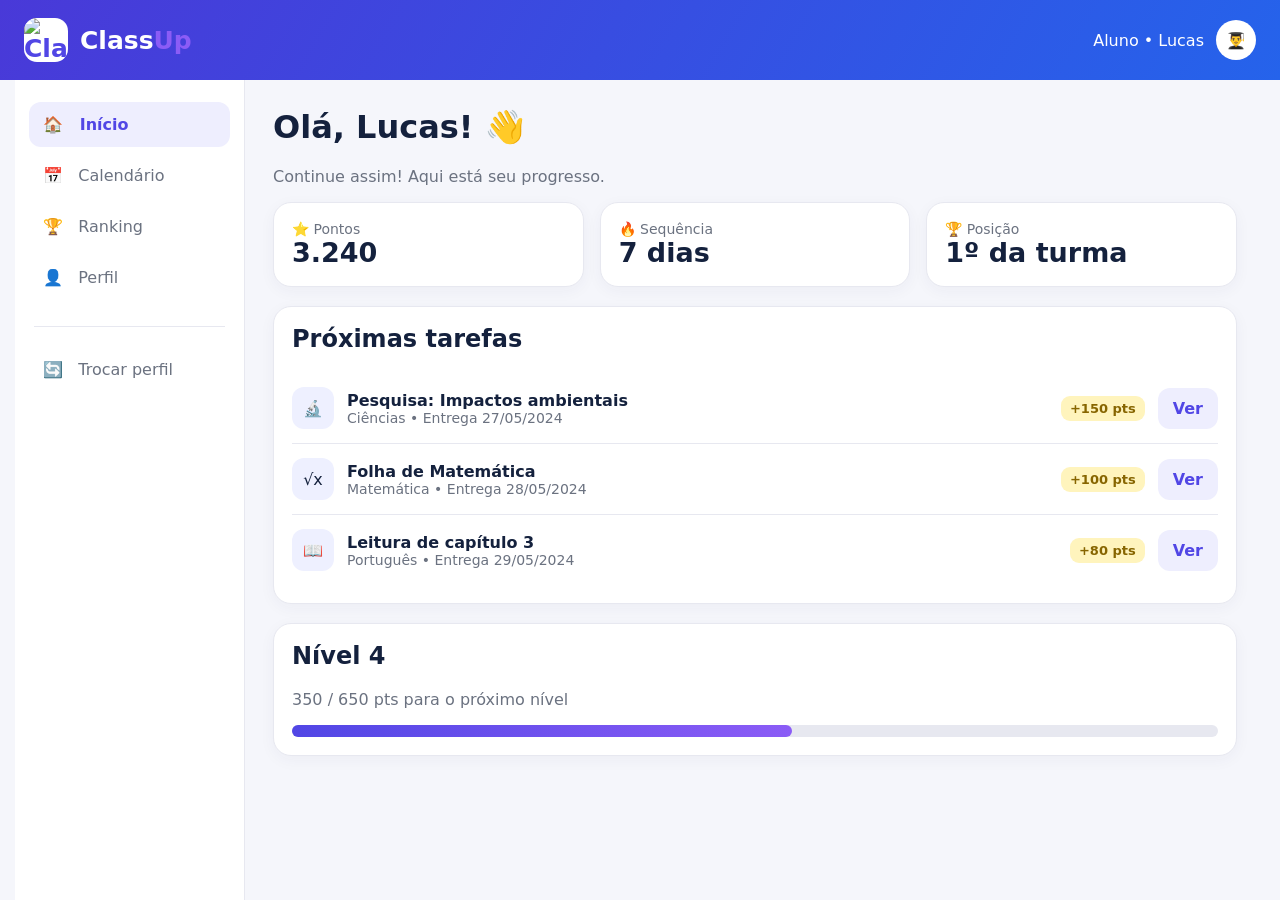
==== index.html @ 8d59fe76 "Add files via upload" ====
<!DOCTYPE html>
<html lang="pt-BR">
<head>
<meta charset="UTF-8">
<meta name="viewport" content="width=device-width, initial-scale=1.0, viewport-fit=cover">
<title>ClassUp — Protótipo</title>
<style>
:root{
  --primary:#5146e5; --primary2:#7c3aed; --blue:#2563eb;
  --bg:#f5f6fb; --card:#fff; --text:#14213d; --muted:#6b7280;
  --green:#22c55e; --yellow:#facc15; --orange:#f97316; --border:#e7e8f0;
}
*{box-sizing:border-box}
body{margin:0;font-family:Inter,system-ui,-apple-system,Segoe UI,sans-serif;background:var(--bg);color:var(--text)}
button,input,textarea,select{font:inherit}
button{cursor:pointer}
.app{min-height:100vh}
.topbar{background:linear-gradient(120deg,#4939d8,#2563eb);color:#fff;padding:18px 24px;display:flex;align-items:center;justify-content:space-between}
.brand{display:flex;gap:12px;align-items:center;font-weight:800;font-size:25px}
.logo{width:44px;height:44px;border-radius:13px;background:#fff;color:var(--primary);display:grid;place-items:center;overflow:hidden}.logo img{width:44px;height:44px;object-fit:contain}
.user{display:flex;gap:12px;align-items:center}.avatar{width:40px;height:40px;border-radius:50%;background:#fff;display:grid;place-items:center}
.shell{display:flex;max-width:1250px;margin:auto;min-height:calc(100vh - 80px)}
.sidebar{width:230px;background:#fff;border-right:1px solid var(--border);padding:22px 14px}
.navbtn{width:100%;border:0;background:transparent;padding:13px 14px;border-radius:12px;text-align:left;color:var(--muted);margin-bottom:6px}
.navbtn.active,.navbtn:hover{background:#eeeefe;color:var(--primary);font-weight:700}
.content{flex:1;padding:28px}
h1,h2,h3{margin-top:0}.sub{color:var(--muted)}
.grid{display:grid;grid-template-columns:repeat(3,1fr);gap:16px}
.card{background:var(--card);border:1px solid var(--border);border-radius:18px;padding:18px;box-shadow:0 4px 16px #26345b0b}
.stat{font-size:27px;font-weight:800}.label{color:var(--muted);font-size:14px}
.task{display:flex;align-items:center;gap:13px;padding:14px 0;border-bottom:1px solid var(--border)}
.task:last-child{border-bottom:0}.taskicon{width:42px;height:42px;border-radius:12px;background:#eef0ff;display:grid;place-items:center}
.taskmain{flex:1}.points{background:#fff4bd;padding:5px 9px;border-radius:9px;font-weight:700;color:#876500;font-size:13px}
.badge{display:inline-block;padding:5px 9px;border-radius:9px;font-size:12px;font-weight:700;background:#eeeefe;color:var(--primary)}
.actions{display:flex;gap:10px;flex-wrap:wrap}
.btn{border:0;border-radius:12px;padding:11px 15px;font-weight:700}
.primary{background:var(--primary);color:#fff}.secondary{background:#eeeefe;color:var(--primary)}
.danger{background:#fee2e2;color:#b91c1c}
.calendar{display:grid;grid-template-columns:repeat(7,1fr);gap:8px}
.day{background:#fff;border:1px solid var(--border);min-height:86px;border-radius:12px;padding:9px}
.day strong{display:block;margin-bottom:8px}.dot{font-size:11px;color:var(--primary);margin-top:4px}
.rankrow{display:flex;align-items:center;gap:12px;padding:13px 0;border-bottom:1px solid var(--border)}
.rank{width:30px;text-align:center;font-weight:800}.rankname{flex:1}.me{background:#f0edff;border-radius:12px;padding:8px}
.form{display:grid;gap:13px}.form label{font-weight:700;font-size:14px}.form input,.form textarea,.form select{width:100%;padding:12px;border:1px solid #d9dbe7;border-radius:11px;background:#fff}.form textarea{min-height:100px;resize:vertical}
.modal{position:fixed;inset:0;background:#11182788;display:none;align-items:center;justify-content:center;padding:20px}.modal.show{display:flex}.modalbox{background:#fff;border-radius:20px;padding:22px;max-width:600px;width:100%;max-height:90vh;overflow:auto}
.teacher-tabs{display:flex;gap:8px;margin-bottom:18px}.tab{border:0;background:#f0f1f7;padding:10px 14px;border-radius:10px}.tab.active{background:#eeeefe;color:var(--primary);font-weight:800}
.check{width:20px;height:20px;accent-color:var(--primary)}
@media(max-width:850px){.sidebar{width:72px}.navbtn{font-size:0;text-align:center}.navbtn::first-letter{font-size:20px}.content{padding:18px}.grid{grid-template-columns:1fr}.topbar{padding:14px 16px}.brand span{display:none}}

@media (max-width: 600px){
  body{font-size:15px}
  .topbar{position:sticky;top:0;z-index:20;padding:10px 14px}
  .brand{font-size:21px}
  .brand .logo,.logo img{width:38px;height:38px}
  .user span{display:none}
  .user .avatar{width:36px;height:36px}
  .shell{display:block;min-height:calc(100vh - 60px)}
  .sidebar{position:fixed;left:0;right:0;bottom:0;z-index:30;width:auto;height:68px;padding:6px 8px;display:flex;align-items:center;justify-content:space-around;border-right:0;border-top:1px solid var(--border);box-shadow:0 -6px 20px #26345b14}
  .sidebar hr{display:none}
  .navbtn{width:auto;flex:1;max-width:100px;margin:0 2px;padding:7px 4px;border-radius:11px;text-align:center;font-size:11px;line-height:1.15}
  .navbtn:first-letter{font-size:18px}
  .content{padding:18px 14px 88px}
  h1{font-size:25px} h2{font-size:19px}
  .grid{grid-template-columns:1fr;gap:11px}
  .card{padding:15px;border-radius:15px}
  .task{align-items:flex-start;flex-wrap:wrap}
  .taskmain{min-width:150px}
  .task .btn{margin-left:55px}
  .calendar{gap:4px}
  .day{min-height:66px;padding:6px;font-size:13px;overflow:hidden}
  .dot{font-size:9px;white-space:nowrap;overflow:hidden;text-overflow:ellipsis}
  .actions .btn{flex:1}
  .modal{padding:10px}
  .modalbox{border-radius:17px;padding:18px;max-height:92vh}
  .teacher-tabs{overflow-x:auto}
  .teacher-tabs .tab{white-space:nowrap}
}

</style>
<link rel="manifest" href="manifest.json"><meta name="theme-color" content="#5146e5">
</head>
<body>
<div id="app"></div>
<div class="modal" id="modal"><div class="modalbox" id="modalbox"></div></div>

<script>
const state = {
  role:"student",
  student:{name:"Lucas",class:"7B",points:3240,streak:7},
  classes:[
    {name:"7A",students:28,tasks:6},{name:"7B",students:30,tasks:5},{name:"8A",students:31,tasks:8},{name:"9A",students:29,tasks:4}
  ],
  selectedClass:"7B",
  tasks:[
    {id:1,title:"Pesquisa: Impactos ambientais",subject:"Ciências",date:"27/05/2024",points:150,status:"pending",icon:"🔬",completedStudents:[]},
    {id:2,title:"Folha de Matemática",subject:"Matemática",date:"28/05/2024",points:100,status:"pending",icon:"√x",completedStudents:[]},
    {id:3,title:"Leitura de capítulo 3",subject:"Português",date:"29/05/2024",points:80,status:"done",icon:"📖",completedStudents:[]}
  ],
  students:[
    {name:"Lucas",points:3240},{name:"Mariana",points:2980},{name:"Gustavo",points:2850},{name:"Ana Clara",points:2610},{name:"Pedro",points:2430}
  ]
};

function header(){
  return `<div class="topbar">
    <div class="brand"><div class="logo"><img src="logo.png" alt="ClassUp" width="44" height="44"></div><span>Class<span style="color:#8b5cf6">Up</span></span></div>
    <div class="user"><span>${state.role==="student"?"Aluno":"Professor"} • ${state.role==="student"?state.student.name:"Xavier"}</span><div class="avatar">${state.role==="student"?"👨‍🎓":"👨‍🏫"}</div></div>
  </div>`;
}
function nav(active){
  const items=state.role==="student"
    ? [["home","🏠","Início"],["calendar","📅","Calendário"],["ranking","🏆","Ranking"],["profile","👤","Perfil"]]
    : [["classes","🏫","Turmas"],["calendar","📅","Calendário"],["ranking","🏆","Ranking"],["tasks","📝","Tarefas"]];
  return `<aside class="sidebar">${items.map(x=>`<button class="navbtn ${active===x[0]?"active":""}" onclick="navigate('${x[0]}')">${x[1]} &nbsp; ${x[2]}</button>`).join("")}
  <hr style="border:0;border-top:1px solid var(--border);margin:20px 5px">
  <button class="navbtn" onclick="switchRole()">🔄 &nbsp; Trocar perfil</button></aside>`;
}
function layout(active,body){document.getElementById("app").innerHTML=header()+`<div class="shell">${nav(active)}<main class="content">${body}</main></div>`}
function navigate(page){
  const map={home:studentHome,calendar:calendarPage,ranking:rankingPage,profile:profilePage,classes:teacherClasses,tasks:teacherTasks};
  map[page]();
}
function switchRole(){state.role=state.role==="student"?"teacher":"student";navigate(state.role==="student"?"home":"classes")}

function studentHome(){
  syncCurrentStudent();
  layout("home",`<h1>Olá, ${state.student.name}! 👋</h1><p class="sub">Continue assim! Aqui está seu progresso.</p>
  <div class="grid">
    <div class="card"><div class="label">⭐ Pontos</div><div class="stat">${state.student.points.toLocaleString("pt-BR")}</div></div>
    <div class="card"><div class="label">🔥 Sequência</div><div class="stat">${state.student.streak} dias</div></div>
    <div class="card"><div class="label">🏆 Posição</div><div class="stat">1º da turma</div></div>
  </div>
  <br><div class="card"><h2>Próximas tarefas</h2>${state.tasks.map(taskCard).join("")}</div>
  <br><div class="card"><h2>Nível 4</h2><p class="sub">350 / 650 pts para o próximo nível</p><div style="height:12px;background:#e7e8f0;border-radius:99px"><div style="height:100%;width:54%;background:linear-gradient(90deg,#5146e5,#8b5cf6);border-radius:99px"></div></div></div>`);
}
function getStudent(name){
  return state.students.find(s=>s.name===name);
}
function syncCurrentStudent(){
  const s=getStudent(state.student.name);
  if(s) state.student.points=s.points;
}
function isCompleted(t,name){
  return Array.isArray(t.completedStudents) && t.completedStudents.includes(name);
}
function taskCard(t){
 return `<div class="task"><div class="taskicon">${t.icon}</div><div class="taskmain"><b>${t.title}</b><div class="label">${t.subject} • Entrega ${t.date}</div></div><span class="points">+${t.points} pts</span><button class="btn secondary" onclick="openTask(${t.id})">Ver</button></div>`;
}
function calendarPage(){
  const cells=["28","29","30","1","2","3","4","5","6","7","8","9","10","11","12","13","14","15","16","17","18","19","20","21","22","23","24","25","26","27","28","29","30","31","1"];
  const dotsByDay={};
  state.tasks.forEach(t=>{
    const day=t.date.split("/")[0].replace(/^0/,"");
    if(!dotsByDay[day]) dotsByDay[day]=[];
    dotsByDay[day].push(t);
  });
  layout("calendar",`<h1>Calendário — ${state.selectedClass}</h1><p class="sub">Acompanhe as atividades por data.</p>
  <div class="card"><div style="display:flex;justify-content:space-between"><button class="btn secondary">‹</button><b>Maio de 2024</b><button class="btn secondary">›</button></div><br>
  <div class="calendar">${["Dom","Seg","Ter","Qua","Qui","Sex","Sáb"].map(d=>`<div class="label" style="text-align:center">${d}</div>`).join("")}
  ${cells.map((d,i)=>{
    const dots=(dotsByDay[d]||[]).map(t=>`<div class="dot">${t.icon} ${t.title}</div>`).join("");
    const highlight=(d==="27"||d==="28"||d==="29") && i>=29 && i<=31 ? "style='border:2px solid var(--primary)'" : "";
    return `<div class="day" ${highlight}><strong>${d}</strong>${dots}</div>`;
  }).join("")}</div></div>
  <br><div class="card"><h2>Atividades</h2>${state.tasks.map(taskCard).join("")}</div>`);
}
function rankingPage(){
  syncCurrentStudent();
  const rows=[...state.students].sort((a,b)=>b.points-a.points);
  layout("ranking",`<h1>Ranking — ${state.selectedClass}</h1><p class="sub">Veja a evolução da turma.</p><div class="card">${rows.map((s,i)=>`<div class="rankrow ${s.name==="Lucas"?"me":""}"><div class="rank">${i+1}º</div><div class="rankname"><b>${s.name}</b>${s.name==="Lucas"?" <span class='badge'>Você</span>":""}</div><b>${s.points.toLocaleString("pt-BR")} pts</b></div>`).join("")}</div>`);
}
function profilePage(){
 syncCurrentStudent();
 layout("profile",`<h1>Perfil</h1><div class="card"><div style="display:flex;gap:18px;align-items:center"><div style="font-size:55px">👨‍🎓</div><div><h2 style="margin-bottom:4px">${state.student.name}</h2><div class="sub">${state.student.class} • Aluno</div></div></div><hr style="border:0;border-top:1px solid var(--border);margin:20px 0">
 <div class="grid"><div><div class="label">Pontos</div><div class="stat">${state.student.points}</div></div><div><div class="label">Ranking</div><div class="stat">1º</div></div><div><div class="label">Sequência</div><div class="stat">${state.student.streak} 🔥</div></div></div></div>
 <br><div class="card"><h2>Conquistas</h2><p>🏅 Primeira tarefa &nbsp; 🔥 7 dias seguidos &nbsp; 🏆 Top 3</p></div>`);
}
function teacherClasses(){
 layout("classes",`<h1>Olá, Professor Xavier! 👋</h1><p class="sub">Gerencie suas turmas e acompanhe o progresso.</p><div class="grid">${state.classes.map(c=>`<div class="card"><div style="font-size:35px">👥</div><h2>${c.name}</h2><p class="sub">${c.students} alunos • ${c.tasks} tarefas ativas</p><button class="btn primary" onclick="selectClass('${c.name}')">Abrir turma</button></div>`).join("")}</div>`);
}
function selectClass(c){state.selectedClass=c;navigate("tasks")}
function teacherTasks(){
 layout("tasks",`<div style="display:flex;justify-content:space-between;align-items:center;gap:12px"><div><h1>Turma ${state.selectedClass}</h1><p class="sub">Tarefas e acompanhamento dos alunos.</p></div><button class="btn primary" onclick="newTask()">+ Criar tarefa</button></div>
 <div class="teacher-tabs"><button class="tab active">Tarefas</button><button class="tab" onclick="calendarPage()">Calendário</button><button class="tab" onclick="rankingPage()">Ranking</button></div>
 <div class="card"><h2>Atividades da turma</h2>${state.tasks.map(t=>`<div class="task"><div class="taskicon">${t.icon}</div><div class="taskmain"><b>${t.title}</b><div class="label">${t.subject} • Entrega ${t.date}</div></div><span class="points">+${t.points} pts</span><button class="btn secondary" onclick="markStudents(${t.id})">Marcar alunos</button></div>`).join("")}</div>`);
}
function newTask(){
 document.getElementById("modalbox").innerHTML=`<h2>Nova tarefa — ${state.selectedClass}</h2><div class="form">
 <label>Título<input id="ntitle" value="Pesquisa: Impactos ambientais"></label>
 <label>Matéria<select id="nsubject"><option>Ciências</option><option>Matemática</option><option>Português</option><option>História</option></select></label>
 <label>Data de entrega<input id="ndate" value="27/05/2024"></label>
 <label>Pontos<input id="npoints" type="number" value="150"></label>
 <label>Descrição<textarea id="ndesc">Realizar uma pesquisa sobre os principais impactos ambientais causados pelas atividades humanas e apresentar as soluções encontradas.</textarea></label>
 <div class="actions"><button class="btn secondary" onclick="closeModal()">Cancelar</button><button class="btn primary" onclick="saveTask()">Publicar tarefa</button></div></div>`;
 document.getElementById("modal").classList.add("show");
}
function saveTask(){
 const t={id:Date.now(),title:document.getElementById("ntitle").value,subject:document.getElementById("nsubject").value,date:document.getElementById("ndate").value,points:+document.getElementById("npoints").value,status:"pending",icon:"🔬",completedStudents:[]};
 state.tasks.unshift(t);closeModal();teacherTasks();
}
function markStudents(id){
 const t=state.tasks.find(x=>x.id===id);
 if(!Array.isArray(t.completedStudents)) t.completedStudents=[];
 document.getElementById("modalbox").innerHTML=`<h2>${t.title}</h2>
 <p class="sub">Marque quem concluiu. Cada aluno recebe <b>+${t.points} pontos</b> uma única vez.</p>
 <div id="studentChecks">${state.students.map(s=>`<div class="task">
   <input class="check student-check" data-name="${s.name}" type="checkbox" ${isCompleted(t,s.name)?"checked":""}>
   <div class="taskmain"><b>${s.name}</b><div class="label">${getStudent(s.name).points.toLocaleString("pt-BR")} pts atuais</div></div>
   <span class="points">+${t.points}</span>
 </div>`).join("")}</div>
 <br><button class="btn primary" onclick="saveMarks(${id})">Salvar alterações</button>`;
 document.getElementById("modal").classList.add("show");
}
function saveMarks(id){
 const t=state.tasks.find(x=>x.id===id);
 const checked=[...document.querySelectorAll(".student-check:checked")].map(el=>el.dataset.name);
 const previous=Array.isArray(t.completedStudents)?t.completedStudents:[];
 const newlyCompleted=checked.filter(name=>!previous.includes(name));
 const newlyUnchecked=previous.filter(name=>!checked.includes(name));

 newlyCompleted.forEach(name=>{
   const s=getStudent(name);
   if(s) s.points+=t.points;
 });
 newlyUnchecked.forEach(name=>{
   const s=getStudent(name);
   if(s) s.points=Math.max(0,s.points-t.points);
 });

 t.completedStudents=checked;
 syncCurrentStudent();
 closeModal();
 teacherTasks();
 alert(`${newlyCompleted.length} aluno(s) receberam pontos. O ranking foi atualizado.`);
}
function openTask(id){
 const t=state.tasks.find(x=>x.id===id);
 document.getElementById("modalbox").innerHTML=`<h2>${t.title}</h2><p><span class="badge">${t.subject}</span> <span class="points">+${t.points} pts</span></p><p class="sub">Entrega: ${t.date}</p><p>Realize a atividade e envie sua entrega pelo ClassUp. Os pontos só entram no seu perfil depois que o professor confirmar a conclusão.</p><div class="actions"><button class="btn secondary" onclick="closeModal()">Fechar</button><button class="btn primary" onclick="submitTask(${id})">Enviar entrega</button></div>`;
 document.getElementById("modal").classList.add("show");
}
function submitTask(id){
 const t=state.tasks.find(x=>x.id===id); t.status="submitted"; closeModal(); alert("Entrega enviada! Agora aguarde a confirmação do professor."); navigate("home");
}
function closeModal(){document.getElementById("modal").classList.remove("show")}
document.getElementById("modal").addEventListener("click",e=>{if(e.target.id==="modal")closeModal()});
navigate("home");
if ("serviceWorker" in navigator && location.protocol !== "file:") navigator.serviceWorker.register("./service-worker.js");
</script>
</body>
</html>
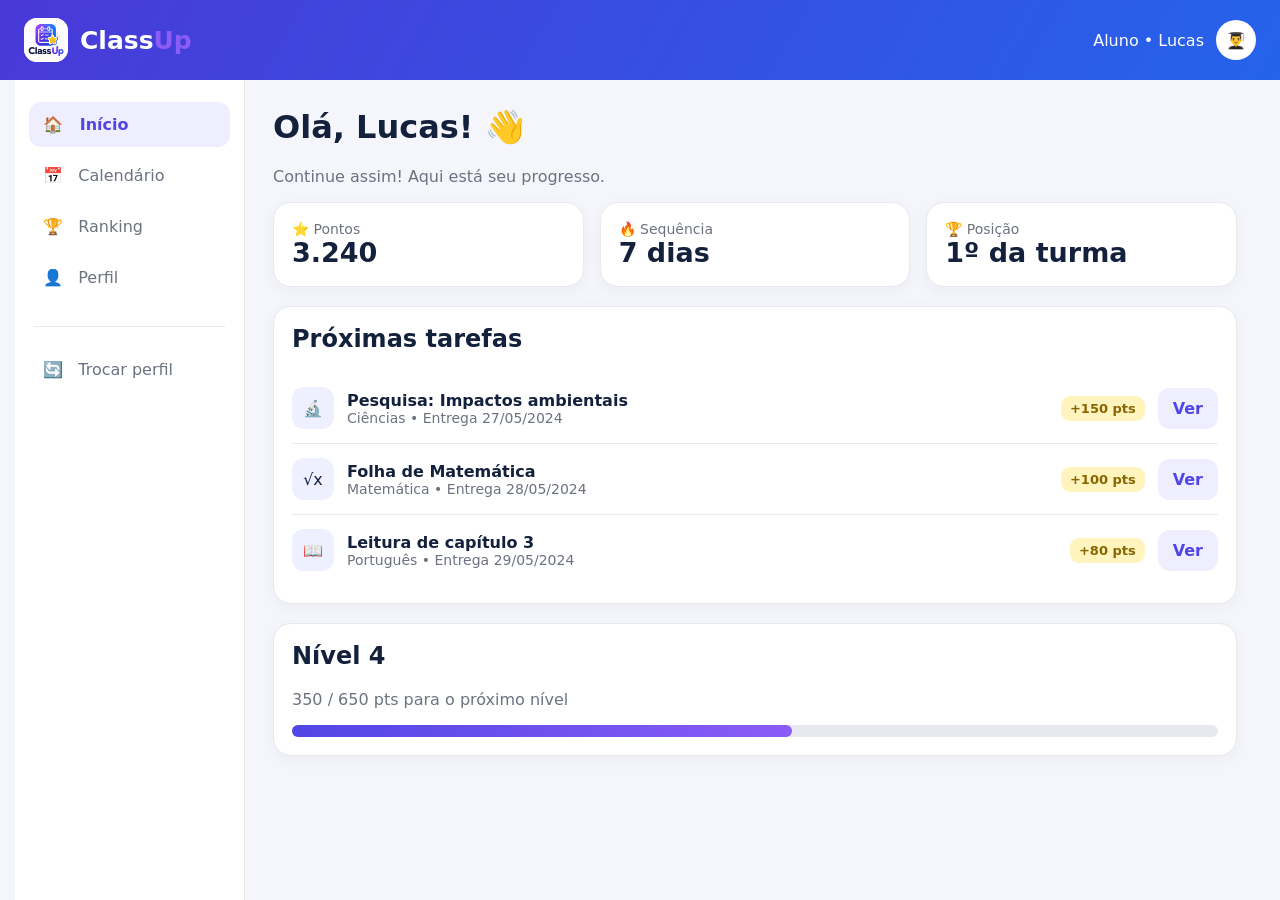
==== commit f282c23b: "Add files via upload" ====
--- a/index.html
+++ b/index.html
@@ -91,6 +91,7 @@
     {name:"7A",students:28,tasks:6},{name:"7B",students:30,tasks:5},{name:"8A",students:31,tasks:8},{name:"9A",students:29,tasks:4}
   ],
   selectedClass:"7B",
+  selectedDate:"27/05/2024",
   tasks:[
     {id:1,title:"Pesquisa: Impactos ambientais",subject:"Ciências",date:"27/05/2024",points:150,status:"pending",icon:"🔬",completedStudents:[]},
     {id:2,title:"Folha de Matemática",subject:"Matemática",date:"28/05/2024",points:100,status:"pending",icon:"√x",completedStudents:[]},
@@ -150,19 +151,30 @@
   const cells=["28","29","30","1","2","3","4","5","6","7","8","9","10","11","12","13","14","15","16","17","18","19","20","21","22","23","24","25","26","27","28","29","30","31","1"];
   const dotsByDay={};
   state.tasks.forEach(t=>{
-    const day=t.date.split("/")[0].replace(/^0/,"");
-    if(!dotsByDay[day]) dotsByDay[day]=[];
-    dotsByDay[day].push(t);
+    const parts=t.date.split("/");
+    if(parts.length!==3) return;
+    const key=String(Number(parts[0]));
+    if(!dotsByDay[key]) dotsByDay[key]=[];
+    dotsByDay[key].push(t);
   });
-  layout("calendar",`<h1>Calendário — ${state.selectedClass}</h1><p class="sub">Acompanhe as atividades por data.</p>
-  <div class="card"><div style="display:flex;justify-content:space-between"><button class="btn secondary">‹</button><b>Maio de 2024</b><button class="btn secondary">›</button></div><br>
+  const selectedDay=Number(state.selectedDate.split("/")[0]);
+  const selectedTasks=state.tasks.filter(t=>t.date===state.selectedDate);
+  layout("calendar",`<h1>Calendário — ${state.selectedClass}</h1><p class="sub">Toque em uma data para ver as atividades daquele dia.</p>
+  <div class="card"><div style="display:flex;justify-content:space-between;align-items:center"><button class="btn secondary">‹</button><b>Maio de 2024</b><button class="btn secondary">›</button></div><br>
   <div class="calendar">${["Dom","Seg","Ter","Qua","Qui","Sex","Sáb"].map(d=>`<div class="label" style="text-align:center">${d}</div>`).join("")}
   ${cells.map((d,i)=>{
-    const dots=(dotsByDay[d]||[]).map(t=>`<div class="dot">${t.icon} ${t.title}</div>`).join("");
-    const highlight=(d==="27"||d==="28"||d==="29") && i>=29 && i<=31 ? "style='border:2px solid var(--primary)'" : "";
-    return `<div class="day" ${highlight}><strong>${d}</strong>${dots}</div>`;
+    const day=Number(d); const inMonth=i>=3 && i<=33;
+    const dots=(dotsByDay[String(day)]||[]).map(t=>`<div class="dot">${t.icon} ${t.title}</div>`).join("");
+    const isSelected=inMonth && day===selectedDay;
+    const style=isSelected?"style='border:2px solid var(--primary);background:#f0edff'":"";
+    return `<button class="day" ${style} onclick="selectCalendarDate('${String(day).padStart(2,'0')}/05/2024')"><strong>${d}</strong>${dots}</button>`;
   }).join("")}</div></div>
-  <br><div class="card"><h2>Atividades</h2>${state.tasks.map(taskCard).join("")}</div>`);
+  <br><div class="card"><div style="display:flex;justify-content:space-between;align-items:center;gap:10px"><div><h2 style="margin-bottom:4px">${state.selectedDate}</h2><div class="sub">${selectedTasks.length} atividade(s) neste dia</div></div>${state.role==="teacher"?`<button class="btn primary" onclick="newTask('${state.selectedDate}')">+ Criar tarefa</button>`:""}</div><hr style="border:0;border-top:1px solid var(--border);margin:16px 0">
+  ${selectedTasks.length ? selectedTasks.map(taskCard).join("") : `<p class="sub">Nenhuma atividade cadastrada para esta data.</p>`}</div>`);
+}
+function selectCalendarDate(date){
+  state.selectedDate=date;
+  calendarPage();
 }
 function rankingPage(){
   syncCurrentStudent();
@@ -184,11 +196,11 @@
  <div class="teacher-tabs"><button class="tab active">Tarefas</button><button class="tab" onclick="calendarPage()">Calendário</button><button class="tab" onclick="rankingPage()">Ranking</button></div>
  <div class="card"><h2>Atividades da turma</h2>${state.tasks.map(t=>`<div class="task"><div class="taskicon">${t.icon}</div><div class="taskmain"><b>${t.title}</b><div class="label">${t.subject} • Entrega ${t.date}</div></div><span class="points">+${t.points} pts</span><button class="btn secondary" onclick="markStudents(${t.id})">Marcar alunos</button></div>`).join("")}</div>`);
 }
-function newTask(){
+function newTask(prefilledDate){
  document.getElementById("modalbox").innerHTML=`<h2>Nova tarefa — ${state.selectedClass}</h2><div class="form">
  <label>Título<input id="ntitle" value="Pesquisa: Impactos ambientais"></label>
  <label>Matéria<select id="nsubject"><option>Ciências</option><option>Matemática</option><option>Português</option><option>História</option></select></label>
- <label>Data de entrega<input id="ndate" value="27/05/2024"></label>
+ <label>Data de entrega<input id="ndate" value="${prefilledDate || state.selectedDate || "27/05/2024"}"></label>
  <label>Pontos<input id="npoints" type="number" value="150"></label>
  <label>Descrição<textarea id="ndesc">Realizar uma pesquisa sobre os principais impactos ambientais causados pelas atividades humanas e apresentar as soluções encontradas.</textarea></label>
  <div class="actions"><button class="btn secondary" onclick="closeModal()">Cancelar</button><button class="btn primary" onclick="saveTask()">Publicar tarefa</button></div></div>`;
@@ -196,7 +208,7 @@
 }
 function saveTask(){
  const t={id:Date.now(),title:document.getElementById("ntitle").value,subject:document.getElementById("nsubject").value,date:document.getElementById("ndate").value,points:+document.getElementById("npoints").value,status:"pending",icon:"🔬",completedStudents:[]};
- state.tasks.unshift(t);closeModal();teacherTasks();
+ state.tasks.unshift(t); state.selectedDate=t.date; closeModal(); calendarPage();
 }
 function markStudents(id){
  const t=state.tasks.find(x=>x.id===id);
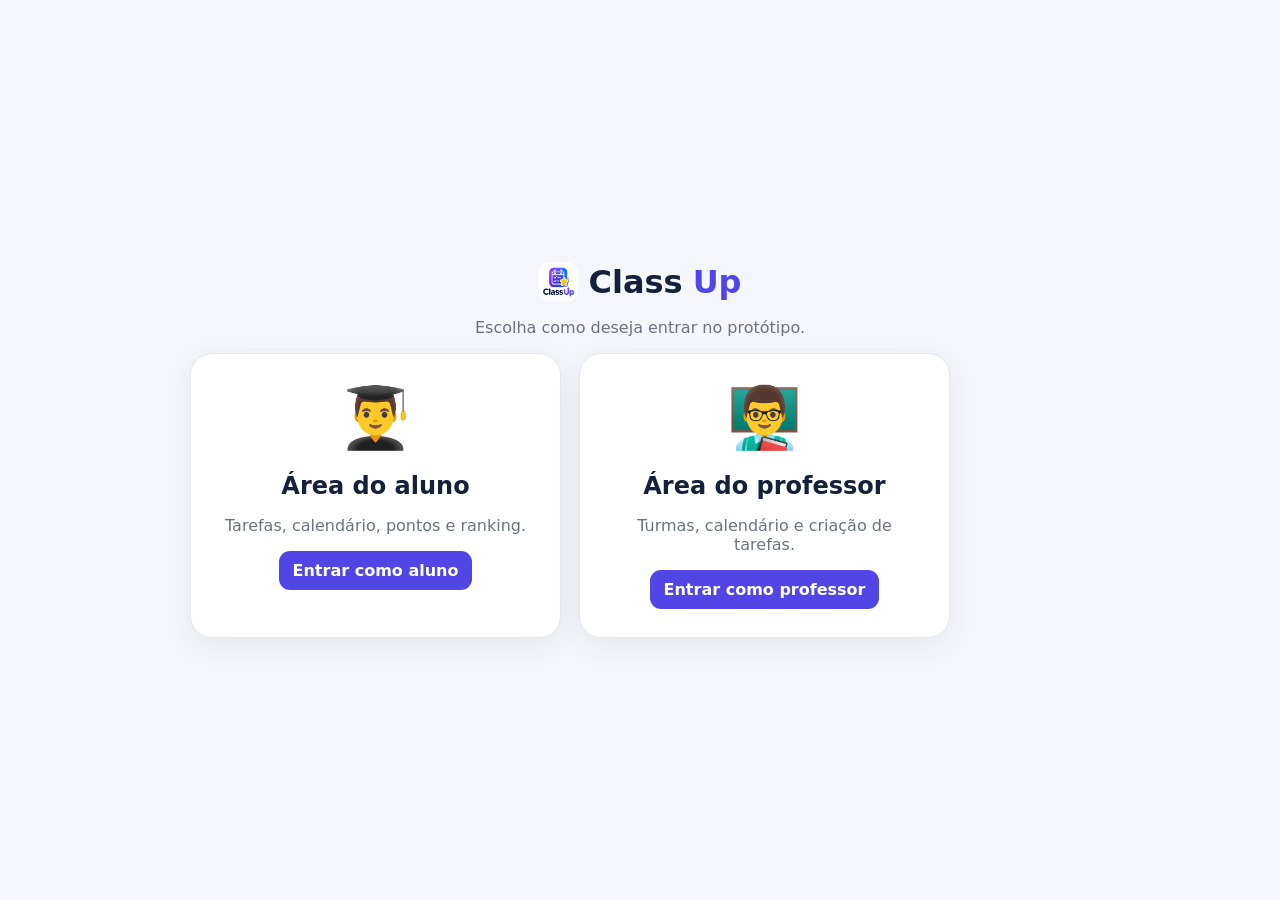
==== commit e2551471: "Add files via upload" ====
--- a/index.html
+++ b/index.html
@@ -1,262 +1 @@
-<!DOCTYPE html>
-<html lang="pt-BR">
-<head>
-<meta charset="UTF-8">
-<meta name="viewport" content="width=device-width, initial-scale=1.0, viewport-fit=cover">
-<title>ClassUp — Protótipo</title>
-<style>
-:root{
-  --primary:#5146e5; --primary2:#7c3aed; --blue:#2563eb;
-  --bg:#f5f6fb; --card:#fff; --text:#14213d; --muted:#6b7280;
-  --green:#22c55e; --yellow:#facc15; --orange:#f97316; --border:#e7e8f0;
-}
-*{box-sizing:border-box}
-body{margin:0;font-family:Inter,system-ui,-apple-system,Segoe UI,sans-serif;background:var(--bg);color:var(--text)}
-button,input,textarea,select{font:inherit}
-button{cursor:pointer}
-.app{min-height:100vh}
-.topbar{background:linear-gradient(120deg,#4939d8,#2563eb);color:#fff;padding:18px 24px;display:flex;align-items:center;justify-content:space-between}
-.brand{display:flex;gap:12px;align-items:center;font-weight:800;font-size:25px}
-.logo{width:44px;height:44px;border-radius:13px;background:#fff;color:var(--primary);display:grid;place-items:center;overflow:hidden}.logo img{width:44px;height:44px;object-fit:contain}
-.user{display:flex;gap:12px;align-items:center}.avatar{width:40px;height:40px;border-radius:50%;background:#fff;display:grid;place-items:center}
-.shell{display:flex;max-width:1250px;margin:auto;min-height:calc(100vh - 80px)}
-.sidebar{width:230px;background:#fff;border-right:1px solid var(--border);padding:22px 14px}
-.navbtn{width:100%;border:0;background:transparent;padding:13px 14px;border-radius:12px;text-align:left;color:var(--muted);margin-bottom:6px}
-.navbtn.active,.navbtn:hover{background:#eeeefe;color:var(--primary);font-weight:700}
-.content{flex:1;padding:28px}
-h1,h2,h3{margin-top:0}.sub{color:var(--muted)}
-.grid{display:grid;grid-template-columns:repeat(3,1fr);gap:16px}
-.card{background:var(--card);border:1px solid var(--border);border-radius:18px;padding:18px;box-shadow:0 4px 16px #26345b0b}
-.stat{font-size:27px;font-weight:800}.label{color:var(--muted);font-size:14px}
-.task{display:flex;align-items:center;gap:13px;padding:14px 0;border-bottom:1px solid var(--border)}
-.task:last-child{border-bottom:0}.taskicon{width:42px;height:42px;border-radius:12px;background:#eef0ff;display:grid;place-items:center}
-.taskmain{flex:1}.points{background:#fff4bd;padding:5px 9px;border-radius:9px;font-weight:700;color:#876500;font-size:13px}
-.badge{display:inline-block;padding:5px 9px;border-radius:9px;font-size:12px;font-weight:700;background:#eeeefe;color:var(--primary)}
-.actions{display:flex;gap:10px;flex-wrap:wrap}
-.btn{border:0;border-radius:12px;padding:11px 15px;font-weight:700}
-.primary{background:var(--primary);color:#fff}.secondary{background:#eeeefe;color:var(--primary)}
-.danger{background:#fee2e2;color:#b91c1c}
-.calendar{display:grid;grid-template-columns:repeat(7,1fr);gap:8px}
-.day{background:#fff;border:1px solid var(--border);min-height:86px;border-radius:12px;padding:9px}
-.day strong{display:block;margin-bottom:8px}.dot{font-size:11px;color:var(--primary);margin-top:4px}
-.rankrow{display:flex;align-items:center;gap:12px;padding:13px 0;border-bottom:1px solid var(--border)}
-.rank{width:30px;text-align:center;font-weight:800}.rankname{flex:1}.me{background:#f0edff;border-radius:12px;padding:8px}
-.form{display:grid;gap:13px}.form label{font-weight:700;font-size:14px}.form input,.form textarea,.form select{width:100%;padding:12px;border:1px solid #d9dbe7;border-radius:11px;background:#fff}.form textarea{min-height:100px;resize:vertical}
-.modal{position:fixed;inset:0;background:#11182788;display:none;align-items:center;justify-content:center;padding:20px}.modal.show{display:flex}.modalbox{background:#fff;border-radius:20px;padding:22px;max-width:600px;width:100%;max-height:90vh;overflow:auto}
-.teacher-tabs{display:flex;gap:8px;margin-bottom:18px}.tab{border:0;background:#f0f1f7;padding:10px 14px;border-radius:10px}.tab.active{background:#eeeefe;color:var(--primary);font-weight:800}
-.check{width:20px;height:20px;accent-color:var(--primary)}
-@media(max-width:850px){.sidebar{width:72px}.navbtn{font-size:0;text-align:center}.navbtn::first-letter{font-size:20px}.content{padding:18px}.grid{grid-template-columns:1fr}.topbar{padding:14px 16px}.brand span{display:none}}
-
-@media (max-width: 600px){
-  body{font-size:15px}
-  .topbar{position:sticky;top:0;z-index:20;padding:10px 14px}
-  .brand{font-size:21px}
-  .brand .logo,.logo img{width:38px;height:38px}
-  .user span{display:none}
-  .user .avatar{width:36px;height:36px}
-  .shell{display:block;min-height:calc(100vh - 60px)}
-  .sidebar{position:fixed;left:0;right:0;bottom:0;z-index:30;width:auto;height:68px;padding:6px 8px;display:flex;align-items:center;justify-content:space-around;border-right:0;border-top:1px solid var(--border);box-shadow:0 -6px 20px #26345b14}
-  .sidebar hr{display:none}
-  .navbtn{width:auto;flex:1;max-width:100px;margin:0 2px;padding:7px 4px;border-radius:11px;text-align:center;font-size:11px;line-height:1.15}
-  .navbtn:first-letter{font-size:18px}
-  .content{padding:18px 14px 88px}
-  h1{font-size:25px} h2{font-size:19px}
-  .grid{grid-template-columns:1fr;gap:11px}
-  .card{padding:15px;border-radius:15px}
-  .task{align-items:flex-start;flex-wrap:wrap}
-  .taskmain{min-width:150px}
-  .task .btn{margin-left:55px}
-  .calendar{gap:4px}
-  .day{min-height:66px;padding:6px;font-size:13px;overflow:hidden}
-  .dot{font-size:9px;white-space:nowrap;overflow:hidden;text-overflow:ellipsis}
-  .actions .btn{flex:1}
-  .modal{padding:10px}
-  .modalbox{border-radius:17px;padding:18px;max-height:92vh}
-  .teacher-tabs{overflow-x:auto}
-  .teacher-tabs .tab{white-space:nowrap}
-}
-
-</style>
-<link rel="manifest" href="manifest.json"><meta name="theme-color" content="#5146e5">
-</head>
-<body>
-<div id="app"></div>
-<div class="modal" id="modal"><div class="modalbox" id="modalbox"></div></div>
-
-<script>
-const state = {
-  role:"student",
-  student:{name:"Lucas",class:"7B",points:3240,streak:7},
-  classes:[
-    {name:"7A",students:28,tasks:6},{name:"7B",students:30,tasks:5},{name:"8A",students:31,tasks:8},{name:"9A",students:29,tasks:4}
-  ],
-  selectedClass:"7B",
-  selectedDate:"27/05/2024",
-  tasks:[
-    {id:1,title:"Pesquisa: Impactos ambientais",subject:"Ciências",date:"27/05/2024",points:150,status:"pending",icon:"🔬",completedStudents:[]},
-    {id:2,title:"Folha de Matemática",subject:"Matemática",date:"28/05/2024",points:100,status:"pending",icon:"√x",completedStudents:[]},
-    {id:3,title:"Leitura de capítulo 3",subject:"Português",date:"29/05/2024",points:80,status:"done",icon:"📖",completedStudents:[]}
-  ],
-  students:[
-    {name:"Lucas",points:3240},{name:"Mariana",points:2980},{name:"Gustavo",points:2850},{name:"Ana Clara",points:2610},{name:"Pedro",points:2430}
-  ]
-};
-
-function header(){
-  return `<div class="topbar">
-    <div class="brand"><div class="logo"><img src="logo.png" alt="ClassUp" width="44" height="44"></div><span>Class<span style="color:#8b5cf6">Up</span></span></div>
-    <div class="user"><span>${state.role==="student"?"Aluno":"Professor"} • ${state.role==="student"?state.student.name:"Xavier"}</span><div class="avatar">${state.role==="student"?"👨‍🎓":"👨‍🏫"}</div></div>
-  </div>`;
-}
-function nav(active){
-  const items=state.role==="student"
-    ? [["home","🏠","Início"],["calendar","📅","Calendário"],["ranking","🏆","Ranking"],["profile","👤","Perfil"]]
-    : [["classes","🏫","Turmas"],["calendar","📅","Calendário"],["ranking","🏆","Ranking"],["tasks","📝","Tarefas"]];
-  return `<aside class="sidebar">${items.map(x=>`<button class="navbtn ${active===x[0]?"active":""}" onclick="navigate('${x[0]}')">${x[1]} &nbsp; ${x[2]}</button>`).join("")}
-  <hr style="border:0;border-top:1px solid var(--border);margin:20px 5px">
-  <button class="navbtn" onclick="switchRole()">🔄 &nbsp; Trocar perfil</button></aside>`;
-}
-function layout(active,body){document.getElementById("app").innerHTML=header()+`<div class="shell">${nav(active)}<main class="content">${body}</main></div>`}
-function navigate(page){
-  const map={home:studentHome,calendar:calendarPage,ranking:rankingPage,profile:profilePage,classes:teacherClasses,tasks:teacherTasks};
-  map[page]();
-}
-function switchRole(){state.role=state.role==="student"?"teacher":"student";navigate(state.role==="student"?"home":"classes")}
-
-function studentHome(){
-  syncCurrentStudent();
-  layout("home",`<h1>Olá, ${state.student.name}! 👋</h1><p class="sub">Continue assim! Aqui está seu progresso.</p>
-  <div class="grid">
-    <div class="card"><div class="label">⭐ Pontos</div><div class="stat">${state.student.points.toLocaleString("pt-BR")}</div></div>
-    <div class="card"><div class="label">🔥 Sequência</div><div class="stat">${state.student.streak} dias</div></div>
-    <div class="card"><div class="label">🏆 Posição</div><div class="stat">1º da turma</div></div>
-  </div>
-  <br><div class="card"><h2>Próximas tarefas</h2>${state.tasks.map(taskCard).join("")}</div>
-  <br><div class="card"><h2>Nível 4</h2><p class="sub">350 / 650 pts para o próximo nível</p><div style="height:12px;background:#e7e8f0;border-radius:99px"><div style="height:100%;width:54%;background:linear-gradient(90deg,#5146e5,#8b5cf6);border-radius:99px"></div></div></div>`);
-}
-function getStudent(name){
-  return state.students.find(s=>s.name===name);
-}
-function syncCurrentStudent(){
-  const s=getStudent(state.student.name);
-  if(s) state.student.points=s.points;
-}
-function isCompleted(t,name){
-  return Array.isArray(t.completedStudents) && t.completedStudents.includes(name);
-}
-function taskCard(t){
- return `<div class="task"><div class="taskicon">${t.icon}</div><div class="taskmain"><b>${t.title}</b><div class="label">${t.subject} • Entrega ${t.date}</div></div><span class="points">+${t.points} pts</span><button class="btn secondary" onclick="openTask(${t.id})">Ver</button></div>`;
-}
-function calendarPage(){
-  const cells=["28","29","30","1","2","3","4","5","6","7","8","9","10","11","12","13","14","15","16","17","18","19","20","21","22","23","24","25","26","27","28","29","30","31","1"];
-  const dotsByDay={};
-  state.tasks.forEach(t=>{
-    const parts=t.date.split("/");
-    if(parts.length!==3) return;
-    const key=String(Number(parts[0]));
-    if(!dotsByDay[key]) dotsByDay[key]=[];
-    dotsByDay[key].push(t);
-  });
-  const selectedDay=Number(state.selectedDate.split("/")[0]);
-  const selectedTasks=state.tasks.filter(t=>t.date===state.selectedDate);
-  layout("calendar",`<h1>Calendário — ${state.selectedClass}</h1><p class="sub">Toque em uma data para ver as atividades daquele dia.</p>
-  <div class="card"><div style="display:flex;justify-content:space-between;align-items:center"><button class="btn secondary">‹</button><b>Maio de 2024</b><button class="btn secondary">›</button></div><br>
-  <div class="calendar">${["Dom","Seg","Ter","Qua","Qui","Sex","Sáb"].map(d=>`<div class="label" style="text-align:center">${d}</div>`).join("")}
-  ${cells.map((d,i)=>{
-    const day=Number(d); const inMonth=i>=3 && i<=33;
-    const dots=(dotsByDay[String(day)]||[]).map(t=>`<div class="dot">${t.icon} ${t.title}</div>`).join("");
-    const isSelected=inMonth && day===selectedDay;
-    const style=isSelected?"style='border:2px solid var(--primary);background:#f0edff'":"";
-    return `<button class="day" ${style} onclick="selectCalendarDate('${String(day).padStart(2,'0')}/05/2024')"><strong>${d}</strong>${dots}</button>`;
-  }).join("")}</div></div>
-  <br><div class="card"><div style="display:flex;justify-content:space-between;align-items:center;gap:10px"><div><h2 style="margin-bottom:4px">${state.selectedDate}</h2><div class="sub">${selectedTasks.length} atividade(s) neste dia</div></div>${state.role==="teacher"?`<button class="btn primary" onclick="newTask('${state.selectedDate}')">+ Criar tarefa</button>`:""}</div><hr style="border:0;border-top:1px solid var(--border);margin:16px 0">
-  ${selectedTasks.length ? selectedTasks.map(taskCard).join("") : `<p class="sub">Nenhuma atividade cadastrada para esta data.</p>`}</div>`);
-}
-function selectCalendarDate(date){
-  state.selectedDate=date;
-  calendarPage();
-}
-function rankingPage(){
-  syncCurrentStudent();
-  const rows=[...state.students].sort((a,b)=>b.points-a.points);
-  layout("ranking",`<h1>Ranking — ${state.selectedClass}</h1><p class="sub">Veja a evolução da turma.</p><div class="card">${rows.map((s,i)=>`<div class="rankrow ${s.name==="Lucas"?"me":""}"><div class="rank">${i+1}º</div><div class="rankname"><b>${s.name}</b>${s.name==="Lucas"?" <span class='badge'>Você</span>":""}</div><b>${s.points.toLocaleString("pt-BR")} pts</b></div>`).join("")}</div>`);
-}
-function profilePage(){
- syncCurrentStudent();
- layout("profile",`<h1>Perfil</h1><div class="card"><div style="display:flex;gap:18px;align-items:center"><div style="font-size:55px">👨‍🎓</div><div><h2 style="margin-bottom:4px">${state.student.name}</h2><div class="sub">${state.student.class} • Aluno</div></div></div><hr style="border:0;border-top:1px solid var(--border);margin:20px 0">
- <div class="grid"><div><div class="label">Pontos</div><div class="stat">${state.student.points}</div></div><div><div class="label">Ranking</div><div class="stat">1º</div></div><div><div class="label">Sequência</div><div class="stat">${state.student.streak} 🔥</div></div></div></div>
- <br><div class="card"><h2>Conquistas</h2><p>🏅 Primeira tarefa &nbsp; 🔥 7 dias seguidos &nbsp; 🏆 Top 3</p></div>`);
-}
-function teacherClasses(){
- layout("classes",`<h1>Olá, Professor Xavier! 👋</h1><p class="sub">Gerencie suas turmas e acompanhe o progresso.</p><div class="grid">${state.classes.map(c=>`<div class="card"><div style="font-size:35px">👥</div><h2>${c.name}</h2><p class="sub">${c.students} alunos • ${c.tasks} tarefas ativas</p><button class="btn primary" onclick="selectClass('${c.name}')">Abrir turma</button></div>`).join("")}</div>`);
-}
-function selectClass(c){state.selectedClass=c;navigate("tasks")}
-function teacherTasks(){
- layout("tasks",`<div style="display:flex;justify-content:space-between;align-items:center;gap:12px"><div><h1>Turma ${state.selectedClass}</h1><p class="sub">Tarefas e acompanhamento dos alunos.</p></div><button class="btn primary" onclick="newTask()">+ Criar tarefa</button></div>
- <div class="teacher-tabs"><button class="tab active">Tarefas</button><button class="tab" onclick="calendarPage()">Calendário</button><button class="tab" onclick="rankingPage()">Ranking</button></div>
- <div class="card"><h2>Atividades da turma</h2>${state.tasks.map(t=>`<div class="task"><div class="taskicon">${t.icon}</div><div class="taskmain"><b>${t.title}</b><div class="label">${t.subject} • Entrega ${t.date}</div></div><span class="points">+${t.points} pts</span><button class="btn secondary" onclick="markStudents(${t.id})">Marcar alunos</button></div>`).join("")}</div>`);
-}
-function newTask(prefilledDate){
- document.getElementById("modalbox").innerHTML=`<h2>Nova tarefa — ${state.selectedClass}</h2><div class="form">
- <label>Título<input id="ntitle" value="Pesquisa: Impactos ambientais"></label>
- <label>Matéria<select id="nsubject"><option>Ciências</option><option>Matemática</option><option>Português</option><option>História</option></select></label>
- <label>Data de entrega<input id="ndate" value="${prefilledDate || state.selectedDate || "27/05/2024"}"></label>
- <label>Pontos<input id="npoints" type="number" value="150"></label>
- <label>Descrição<textarea id="ndesc">Realizar uma pesquisa sobre os principais impactos ambientais causados pelas atividades humanas e apresentar as soluções encontradas.</textarea></label>
- <div class="actions"><button class="btn secondary" onclick="closeModal()">Cancelar</button><button class="btn primary" onclick="saveTask()">Publicar tarefa</button></div></div>`;
- document.getElementById("modal").classList.add("show");
-}
-function saveTask(){
- const t={id:Date.now(),title:document.getElementById("ntitle").value,subject:document.getElementById("nsubject").value,date:document.getElementById("ndate").value,points:+document.getElementById("npoints").value,status:"pending",icon:"🔬",completedStudents:[]};
- state.tasks.unshift(t); state.selectedDate=t.date; closeModal(); calendarPage();
-}
-function markStudents(id){
- const t=state.tasks.find(x=>x.id===id);
- if(!Array.isArray(t.completedStudents)) t.completedStudents=[];
- document.getElementById("modalbox").innerHTML=`<h2>${t.title}</h2>
- <p class="sub">Marque quem concluiu. Cada aluno recebe <b>+${t.points} pontos</b> uma única vez.</p>
- <div id="studentChecks">${state.students.map(s=>`<div class="task">
-   <input class="check student-check" data-name="${s.name}" type="checkbox" ${isCompleted(t,s.name)?"checked":""}>
-   <div class="taskmain"><b>${s.name}</b><div class="label">${getStudent(s.name).points.toLocaleString("pt-BR")} pts atuais</div></div>
-   <span class="points">+${t.points}</span>
- </div>`).join("")}</div>
- <br><button class="btn primary" onclick="saveMarks(${id})">Salvar alterações</button>`;
- document.getElementById("modal").classList.add("show");
-}
-function saveMarks(id){
- const t=state.tasks.find(x=>x.id===id);
- const checked=[...document.querySelectorAll(".student-check:checked")].map(el=>el.dataset.name);
- const previous=Array.isArray(t.completedStudents)?t.completedStudents:[];
- const newlyCompleted=checked.filter(name=>!previous.includes(name));
- const newlyUnchecked=previous.filter(name=>!checked.includes(name));
-
- newlyCompleted.forEach(name=>{
-   const s=getStudent(name);
-   if(s) s.points+=t.points;
- });
- newlyUnchecked.forEach(name=>{
-   const s=getStudent(name);
-   if(s) s.points=Math.max(0,s.points-t.points);
- });
-
- t.completedStudents=checked;
- syncCurrentStudent();
- closeModal();
- teacherTasks();
- alert(`${newlyCompleted.length} aluno(s) receberam pontos. O ranking foi atualizado.`);
-}
-function openTask(id){
- const t=state.tasks.find(x=>x.id===id);
- document.getElementById("modalbox").innerHTML=`<h2>${t.title}</h2><p><span class="badge">${t.subject}</span> <span class="points">+${t.points} pts</span></p><p class="sub">Entrega: ${t.date}</p><p>Realize a atividade e envie sua entrega pelo ClassUp. Os pontos só entram no seu perfil depois que o professor confirmar a conclusão.</p><div class="actions"><button class="btn secondary" onclick="closeModal()">Fechar</button><button class="btn primary" onclick="submitTask(${id})">Enviar entrega</button></div>`;
- document.getElementById("modal").classList.add("show");
-}
-function submitTask(id){
- const t=state.tasks.find(x=>x.id===id); t.status="submitted"; closeModal(); alert("Entrega enviada! Agora aguarde a confirmação do professor."); navigate("home");
-}
-function closeModal(){document.getElementById("modal").classList.remove("show")}
-document.getElementById("modal").addEventListener("click",e=>{if(e.target.id==="modal")closeModal()});
-navigate("home");
-if ("serviceWorker" in navigator && location.protocol !== "file:") navigator.serviceWorker.register("./service-worker.js");
-</script>
-</body>
-</html>+<!DOCTYPE html><html lang="pt-BR"><head><meta charset="UTF-8"><meta name="viewport" content="width=device-width,initial-scale=1,viewport-fit=cover"><title>ClassUp</title><link rel="stylesheet" href="styles.css"></head><body><div class="homechoices"><div style="width:100%;max-width:900px;text-align:center"><div class="brand" style="justify-content:center;color:#14213d;font-size:32px"><div class="logo"><img src="logo.png"></div>Class<span style="color:#5146e5">Up</span></div><p class="sub">Escolha como deseja entrar no protótipo.</p><div class="choicegrid"><div class="choice"><div style="font-size:60px">👨‍🎓</div><h2>Área do aluno</h2><p class="sub">Tarefas, calendário, pontos e ranking.</p><a class="btn primary" href="aluno.html" style="display:inline-block;text-decoration:none">Entrar como aluno</a></div><div class="choice"><div style="font-size:60px">👨‍🏫</div><h2>Área do professor</h2><p class="sub">Turmas, calendário e criação de tarefas.</p><a class="btn primary" href="professor.html" style="display:inline-block;text-decoration:none">Entrar como professor</a></div></div></div></div></body></html>
--- a/styles.css
+++ b/styles.css
@@ -0,0 +1,25 @@
+
+:root{--p:#5146e5;--p2:#7c3aed;--blue:#2563eb;--bg:#f5f6fb;--card:#fff;--text:#14213d;--muted:#6b7280;--border:#e6e8f0;--green:#16a34a;--yellow:#facc15}
+*{box-sizing:border-box}body{margin:0;font-family:Inter,system-ui,-apple-system,Segoe UI,sans-serif;background:var(--bg);color:var(--text)}
+button,input,textarea,select{font:inherit}button{cursor:pointer}.top{background:linear-gradient(120deg,#4939d8,#2563eb);color:#fff;padding:14px 18px;display:flex;align-items:center;justify-content:space-between;position:sticky;top:0;z-index:20}
+.brand{display:flex;align-items:center;gap:10px;font-weight:900;font-size:22px}.logo{width:40px;height:40px;border-radius:12px;background:#fff;overflow:hidden}.logo img{width:100%;height:100%;object-fit:contain}
+.user{display:flex;align-items:center;gap:10px}.avatar{width:38px;height:38px;border-radius:50%;background:#fff;display:grid;place-items:center;overflow:hidden;color:#333}.avatar img{width:100%;height:100%;object-fit:cover}
+.layout{display:flex;max-width:1250px;margin:auto;min-height:calc(100vh - 68px)}.side{width:225px;background:#fff;border-right:1px solid var(--border);padding:18px 12px}.nav{width:100%;border:0;background:transparent;padding:12px;border-radius:11px;text-align:left;color:var(--muted);margin-bottom:6px}.nav.active,.nav:hover{background:#eeeefe;color:var(--p);font-weight:800}
+.main{flex:1;padding:26px}.sub,.muted{color:var(--muted)}.grid{display:grid;grid-template-columns:repeat(3,1fr);gap:15px}.card{background:#fff;border:1px solid var(--border);border-radius:17px;padding:17px;box-shadow:0 5px 18px #26345b0b}
+.btn{border:0;border-radius:11px;padding:10px 14px;font-weight:800}.primary{background:var(--p);color:#fff}.secondary{background:#eeeefe;color:var(--p)}.ghost{background:#f1f2f6;color:var(--text)}
+.stat{font-size:27px;font-weight:900}.label{font-size:13px;color:var(--muted)}
+.task{display:flex;align-items:center;gap:12px;padding:14px 0;border-bottom:1px solid var(--border)}.task:last-child{border-bottom:0}.icon{width:44px;height:44px;border-radius:12px;background:#eef0ff;display:grid;place-items:center;flex:none}.taskmain{flex:1;min-width:0}.points{background:#fff4bd;color:#806400;padding:5px 9px;border-radius:9px;font-weight:800;font-size:12px}.badge{display:inline-block;padding:5px 8px;border-radius:8px;background:#eeeefe;color:var(--p);font-size:12px;font-weight:800}
+.calendar{display:grid;grid-template-columns:repeat(7,1fr);gap:6px}.dow{text-align:center;color:var(--muted);font-size:12px;font-weight:800;padding:5px}.day{background:#fff;border:1px solid var(--border);border-radius:11px;min-height:90px;padding:8px;cursor:pointer}.day:hover{border-color:#9b93ff}.day.mutedday{opacity:.45}.day.selected{outline:3px solid #b7b2ff}.day.today{background:#f0edff;border-color:var(--p)}.daynum{font-weight:900}.event{font-size:10px;margin-top:5px;padding:4px 5px;border-radius:6px;background:#eeeefe;color:var(--p);white-space:nowrap;overflow:hidden;text-overflow:ellipsis}.empty{padding:24px;text-align:center;color:var(--muted)}
+.monthbar{display:flex;align-items:center;justify-content:space-between;gap:10px;margin-bottom:15px}.monthbar h2{margin:0}.monthbuttons{display:flex;gap:7px}
+.form{display:grid;gap:12px}.form label{font-size:13px;font-weight:800}.form input,.form textarea,.form select{width:100%;padding:11px;border:1px solid #d9dbe7;border-radius:10px;background:#fff}.form textarea{min-height:110px;resize:vertical}
+.modal{position:fixed;inset:0;background:#11182788;display:none;align-items:center;justify-content:center;padding:14px;z-index:50}.modal.show{display:flex}.modalbox{background:#fff;border-radius:19px;max-width:620px;width:100%;max-height:92vh;overflow:auto;padding:20px}
+.avatar-options{display:flex;gap:12px;flex-wrap:wrap}.avatar-choice{width:78px;height:78px;border-radius:50%;border:3px solid transparent;background:#eee;display:grid;place-items:center;font-size:38px}.avatar-choice.selected{border-color:var(--p);box-shadow:0 0 0 3px #dcd9ff}
+.rankrow{display:flex;align-items:center;gap:12px;padding:13px 8px;border-bottom:1px solid var(--border)}.rank{width:30px;text-align:center;font-weight:900}.rankname{flex:1}.me{background:#f0edff;border-radius:11px}
+.homechoices{min-height:100vh;display:grid;place-items:center;padding:20px}.choicegrid{display:grid;grid-template-columns:1fr 1fr;gap:18px;max-width:760px;width:100%}.choice{padding:28px;border:1px solid var(--border);border-radius:22px;background:#fff;text-align:center;box-shadow:0 8px 30px #26345b12}.choice h2{margin-bottom:7px}
+.toast{position:fixed;right:16px;bottom:85px;background:#14213d;color:#fff;padding:12px 15px;border-radius:11px;display:none;z-index:60}
+@media(max-width:700px){
+ .side{position:fixed;left:0;right:0;bottom:0;width:auto;height:66px;padding:5px 7px;display:flex;justify-content:space-around;z-index:30;border-right:0;border-top:1px solid var(--border);box-shadow:0 -5px 18px #26345b16}
+ .nav{flex:1;max-width:100px;text-align:center;font-size:11px;padding:7px 3px;margin:0 2px}.main{padding:18px 13px 88px}.grid{grid-template-columns:1fr}.top{padding:10px 13px}.user span{display:none}
+ .calendar{gap:3px}.day{min-height:68px;padding:6px}.event{font-size:8px}.dow{font-size:10px}.choicegrid{grid-template-columns:1fr}
+ .task{flex-wrap:wrap}.task .btn{margin-left:56px}.monthbar h2{font-size:18px}
+}
